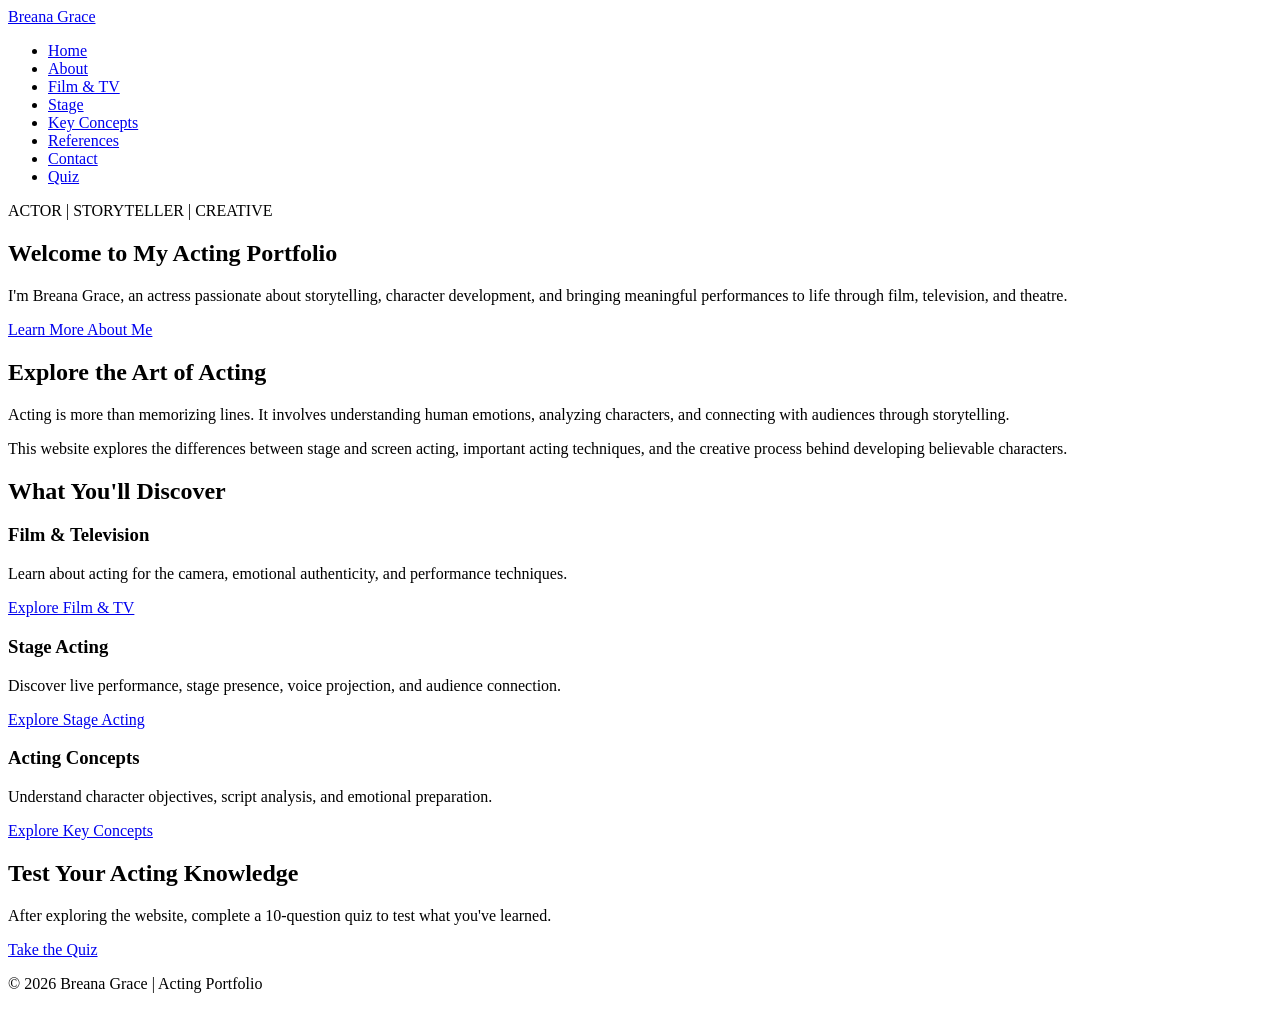
==== index.html @ fffc3918 "Create acting portfolio home page" ====
<!DOCTYPE html>
<html lang="en">
<head>
    <meta charset="UTF-8">
    <meta name="viewport" content="width=device-width, initial-scale=1.0">

    <title>Breana Grace | Acting Portfolio</title>

    <!-- Connect the website stylesheet -->
    <link rel="stylesheet" href="style.css">
</head>

<body>

    <!-- Website Navigation -->
    <header>
        <nav class="navbar">
            <a href="index.html" class="logo">Breana Grace</a>

            <ul class="nav-links">
                <li><a href="index.html">Home</a></li>
                <li><a href="about.html">About</a></li>
                <li><a href="film-tv.html">Film &amp; TV</a></li>
                <li><a href="stage.html">Stage</a></li>
                <li><a href="concepts.html">Key Concepts</a></li>
                <li><a href="references.html">References</a></li>
                <li><a href="contact.html">Contact</a></li>
                <li><a href="quiz.html">Quiz</a></li>
            </ul>
        </nav>
    </header>

    <!-- Main Content -->
    <main>

        <!-- Hero Section -->
        <section class="hero">
            <div class="hero-content">
                <p class="eyebrow">ACTOR | STORYTELLER | CREATIVE</p>

                <h1>Welcome to My Acting Portfolio</h1>

                <p>
                    I'm Breana Grace, an actress passionate
                    about storytelling, character development,
                    and bringing meaningful performances
                    to life through film, television, and theatre.
                </p>

                <a href="about.html" class="btn">Learn More About Me</a>
            </div>
        </section>

        <!-- Website Introduction -->
        <section class="content-section">
            <h2>Explore the Art of Acting</h2>

            <p>
                Acting is more than memorizing lines.
                It involves understanding human emotions,
                analyzing characters, and connecting
                with audiences through storytelling.
            </p>

            <p>
                This website explores the differences
                between stage and screen acting,
                important acting techniques,
                and the creative process behind
                developing believable characters.
            </p>
        </section>

        <!-- Website Topics -->
        <section class="content-section">
            <h2>What You'll Discover</h2>

            <div class="card-container">

                <article class="card">
                    <h3>Film &amp; Television</h3>
                    <p>
                        Learn about acting for the camera,
                        emotional authenticity, and
                        performance techniques.
                    </p>
                    <a href="film-tv.html">Explore Film &amp; TV</a>
                </article>

                <article class="card">
                    <h3>Stage Acting</h3>
                    <p>
                        Discover live performance,
                        stage presence, voice projection,
                        and audience connection.
                    </p>
                    <a href="stage.html">Explore Stage Acting</a>
                </article>

                <article class="card">
                    <h3>Acting Concepts</h3>
                    <p>
                        Understand character objectives,
                        script analysis, and
                        emotional preparation.
                    </p>
                    <a href="concepts.html">Explore Key Concepts</a>
                </article>

            </div>
        </section>

        <!-- Quiz Invitation -->
        <section class="content-section">
            <h2>Test Your Acting Knowledge</h2>

            <p>
                After exploring the website,
                complete a 10-question quiz
                to test what you've learned.
            </p>

            <a href="quiz.html" class="btn">Take the Quiz</a>
        </section>

    </main>

    <!-- Footer -->
    <footer>
        <p>&copy; 2026 Breana Grace | Acting Portfolio</p>
    </footer>

</body>
</html>
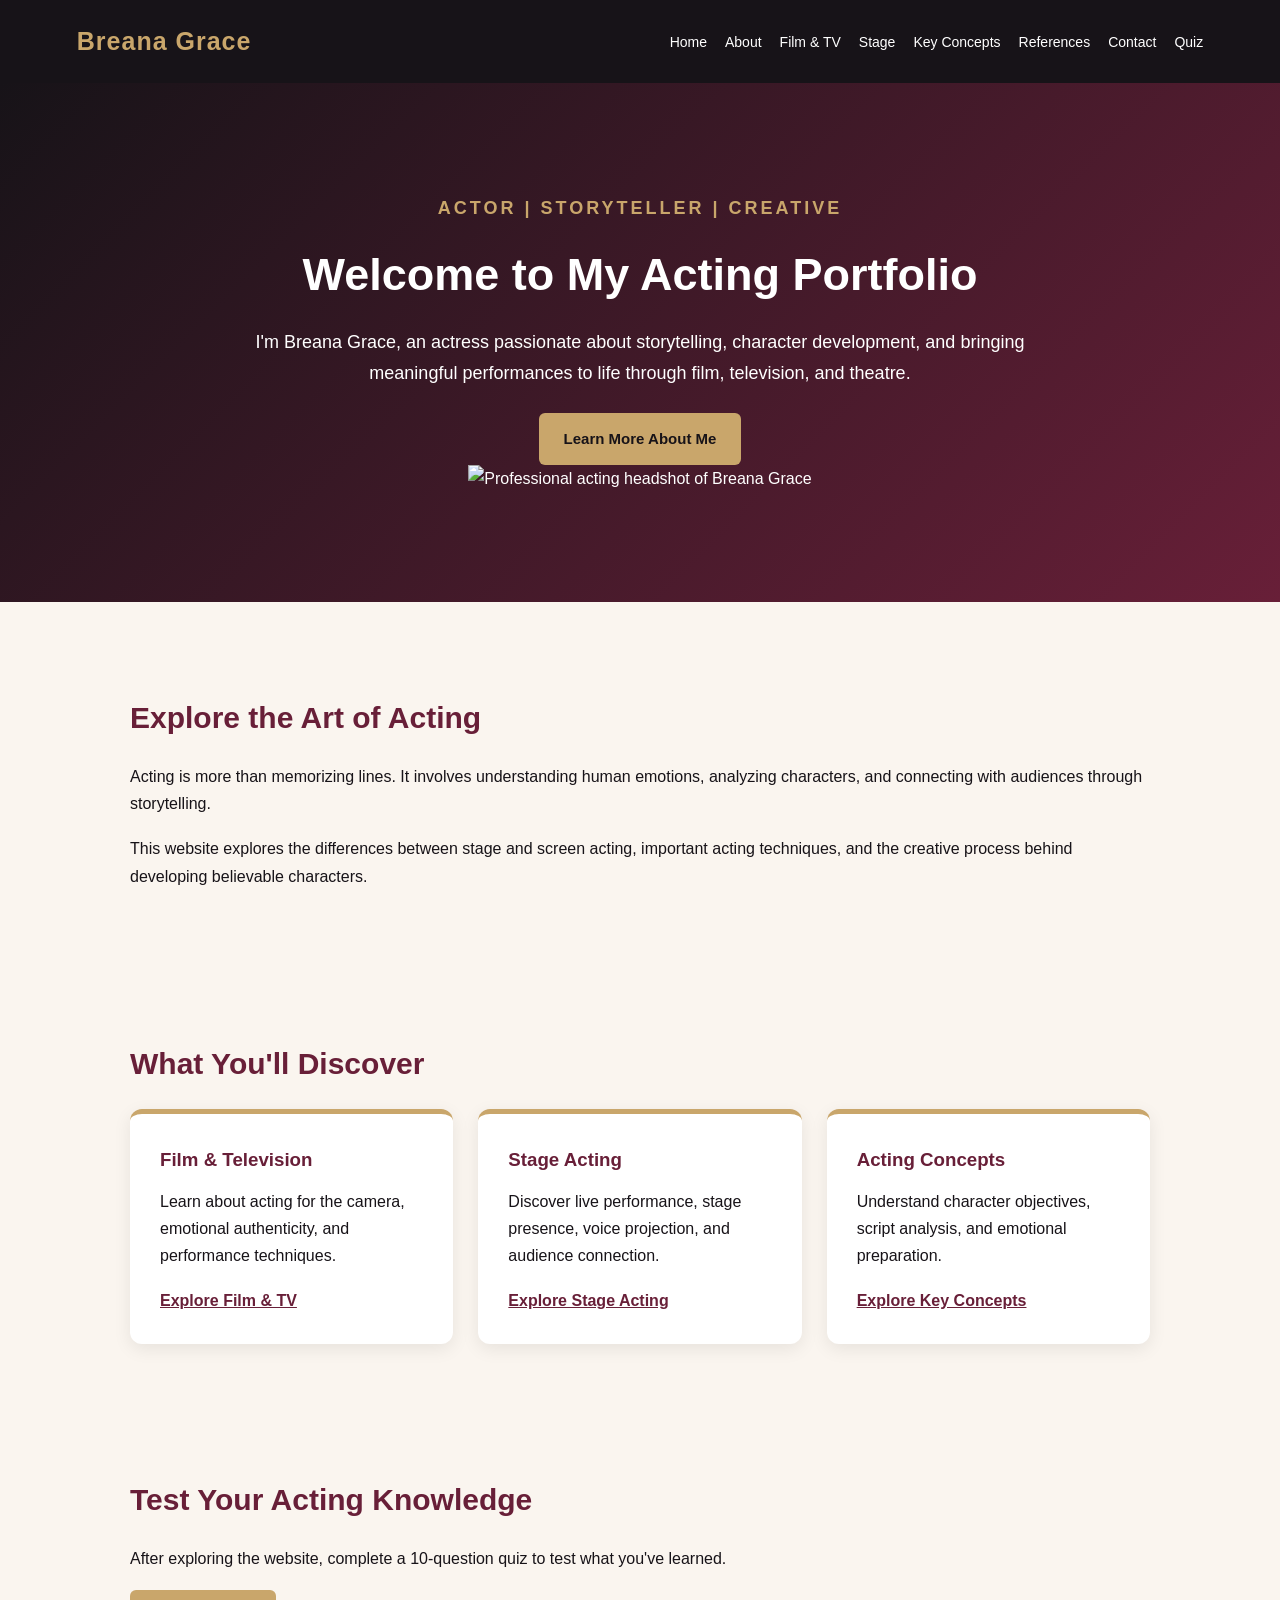
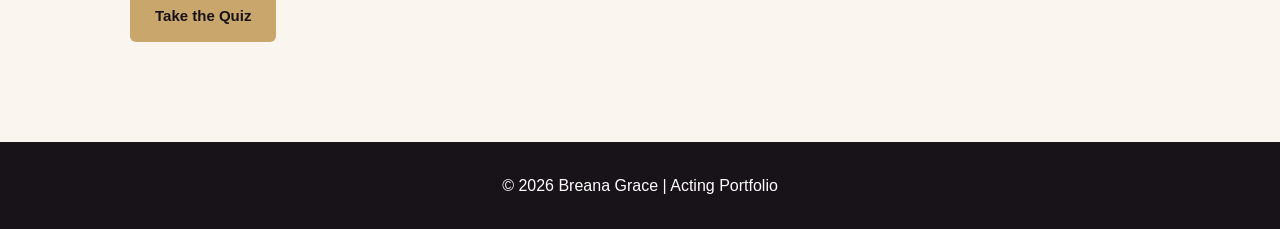
==== commit 618b9da2: "Add professional headshot to homepage" ====
--- a/index.html
+++ b/index.html
@@ -1,4 +1,3 @@
-
 <!DOCTYPE html>
 <html lang="en">
 <head>
@@ -50,7 +49,16 @@
 
                 <a href="about.html" class="btn">Learn More About Me</a>
             </div>
-        </section>
+        
+<!-- Professional acting headshot -->
+<div class="headshot-container">
+    <img
+        src="headshot.jpg"
+        alt="Professional acting headshot of Breana Grace"
+        class="headshot"
+    >
+</div>
+</section>
 
         <!-- Website Introduction -->
         <section class="content-section">
--- a/style.css
+++ b/style.css
@@ -0,0 +1,310 @@
+
+/* ====================================
+   Breana Grace Acting Portfolio
+   Main Website Stylesheet
+   ==================================== */
+
+/* Color variables used throughout the website */
+:root {
+    --black: #171318;
+    --burgundy: #681f38;
+    --gold: #c9a66b;
+    --cream: #faf5ef;
+    --white: #ffffff;
+    --gray: #55515a;
+}
+
+/* Reset default browser spacing */
+* {
+    box-sizing: border-box;
+    margin: 0;
+    padding: 0;
+}
+
+/* Main page styling */
+body {
+    font-family: Arial, Helvetica, sans-serif;
+    background-color: var(--cream);
+    color: var(--black);
+    line-height: 1.7;
+}
+
+/* Navigation */
+.navbar {
+    background-color: var(--black);
+    padding: 20px 6%;
+    display: flex;
+    justify-content: space-between;
+    align-items: center;
+    flex-wrap: wrap;
+    gap: 20px;
+}
+
+.logo {
+    color: var(--gold);
+    font-size: 25px;
+    font-weight: bold;
+    text-decoration: none;
+    letter-spacing: 1px;
+}
+
+.nav-links {
+    display: flex;
+    flex-wrap: wrap;
+    gap: 18px;
+    list-style: none;
+}
+
+.nav-links a {
+    color: var(--white);
+    text-decoration: none;
+    font-size: 14px;
+    transition: color 0.3s;
+}
+
+.nav-links a:hover,
+.nav-links a:focus {
+    color: var(--gold);
+}
+
+/* Hero section */
+.hero {
+    background: linear-gradient(
+        135deg,
+        var(--black),
+        var(--burgundy)
+    );
+    color: var(--white);
+    padding: 110px 8%;
+    text-align: center;
+}
+
+.hero-content {
+    max-width: 850px;
+    margin: auto;
+}
+
+.eyebrow {
+    color: var(--gold);
+    font-weight: bold;
+    letter-spacing: 3px;
+    font-size: 13px;
+    margin-bottom: 15px;
+}
+
+.hero h1 {
+    font-size: 45px;
+    line-height: 1.2;
+    margin-bottom: 25px;
+}
+
+.hero p {
+    font-size: 18px;
+    margin-bottom: 25px;
+}
+
+/* Main content sections */
+.content-section {
+    max-width: 1100px;
+    margin: 50px auto;
+    padding: 40px;
+}
+
+.content-section h2 {
+    color: var(--burgundy);
+    font-size: 30px;
+    margin-bottom: 20px;
+}
+
+.content-section h3 {
+    margin-bottom: 12px;
+}
+
+.content-section p {
+    margin-bottom: 18px;
+}
+
+/* Interior page introductions */
+.page-intro {
+    background-color: var(--burgundy);
+    color: var(--white);
+    padding: 70px 8%;
+    text-align: center;
+}
+
+.page-intro h1 {
+    font-size: 38px;
+    margin-bottom: 20px;
+}
+
+.page-intro p {
+    max-width: 750px;
+    margin: 10px auto;
+}
+
+/* Content cards */
+.card-container {
+    display: grid;
+    grid-template-columns: repeat(
+        auto-fit,
+        minmax(240px, 1fr)
+    );
+    gap: 25px;
+}
+
+.card {
+    background-color: var(--white);
+    padding: 30px;
+    border-radius: 12px;
+    border-top: 5px solid var(--gold);
+    box-shadow: 0 5px 18px rgba(0, 0, 0, 0.08);
+}
+
+.card h3 {
+    color: var(--burgundy);
+}
+
+.card a {
+    color: var(--burgundy);
+    font-weight: bold;
+}
+
+/* Buttons */
+.btn,
+button {
+    display: inline-block;
+    background-color: var(--gold);
+    color: var(--black);
+    border: none;
+    padding: 13px 25px;
+    border-radius: 6px;
+    text-decoration: none;
+    font-size: 15px;
+    font-weight: bold;
+    cursor: pointer;
+    transition: background-color 0.3s;
+}
+
+.btn:hover,
+button:hover {
+    background-color: #e0bf88;
+}
+
+/* Lists */
+.content-section ul {
+    padding-left: 25px;
+    margin-bottom: 20px;
+}
+
+.content-section li {
+    margin-bottom: 12px;
+}
+
+/* Form controls for the quiz */
+.quiz-container {
+    max-width: 900px;
+    margin: 50px auto;
+    padding: 30px;
+}
+
+.question {
+    background-color: var(--white);
+    padding: 25px;
+    margin-bottom: 25px;
+    border-radius: 10px;
+    border-left: 5px solid var(--burgundy);
+}
+
+.question label {
+    display: block;
+    margin: 10px 0;
+    cursor: pointer;
+}
+
+input[type="text"],
+input[type="email"],
+textarea {
+    width: 100%;
+    padding: 12px;
+    border: 1px solid #aaa;
+    border-radius: 6px;
+    font-size: 16px;
+}
+
+input[type="radio"],
+input[type="checkbox"] {
+    margin-right: 10px;
+    accent-color: var(--burgundy);
+}
+
+/* Quiz timer and results */
+.timer {
+    background-color: var(--black);
+    color: var(--gold);
+    padding: 15px;
+    border-radius: 8px;
+    text-align: center;
+    font-size: 22px;
+    font-weight: bold;
+    margin-bottom: 25px;
+}
+
+.results {
+    background-color: var(--white);
+    padding: 25px;
+    border-radius: 10px;
+    margin-top: 25px;
+}
+
+.correct {
+    color: #18733a;
+    font-weight: bold;
+}
+
+.incorrect {
+    color: #b3261e;
+    font-weight: bold;
+}
+
+/* Footer */
+footer {
+    background-color: var(--black);
+    color: var(--white);
+    padding: 30px;
+    text-align: center;
+    margin-top: 60px;
+}
+
+/* Responsive design for smaller screens */
+@media (max-width: 768px) {
+
+    .navbar {
+        flex-direction: column;
+        text-align: center;
+    }
+
+    .nav-links {
+        justify-content: center;
+    }
+
+    .hero {
+        padding: 70px 6%;
+    }
+
+    .hero h1 {
+        font-size: 32px;
+    }
+
+    .content-section {
+        padding: 25px;
+        margin: 25px auto;
+    }
+
+    .page-intro h1 {
+        font-size: 30px;
+    }
+
+    .quiz-container {
+        padding: 15px;
+    }
+}
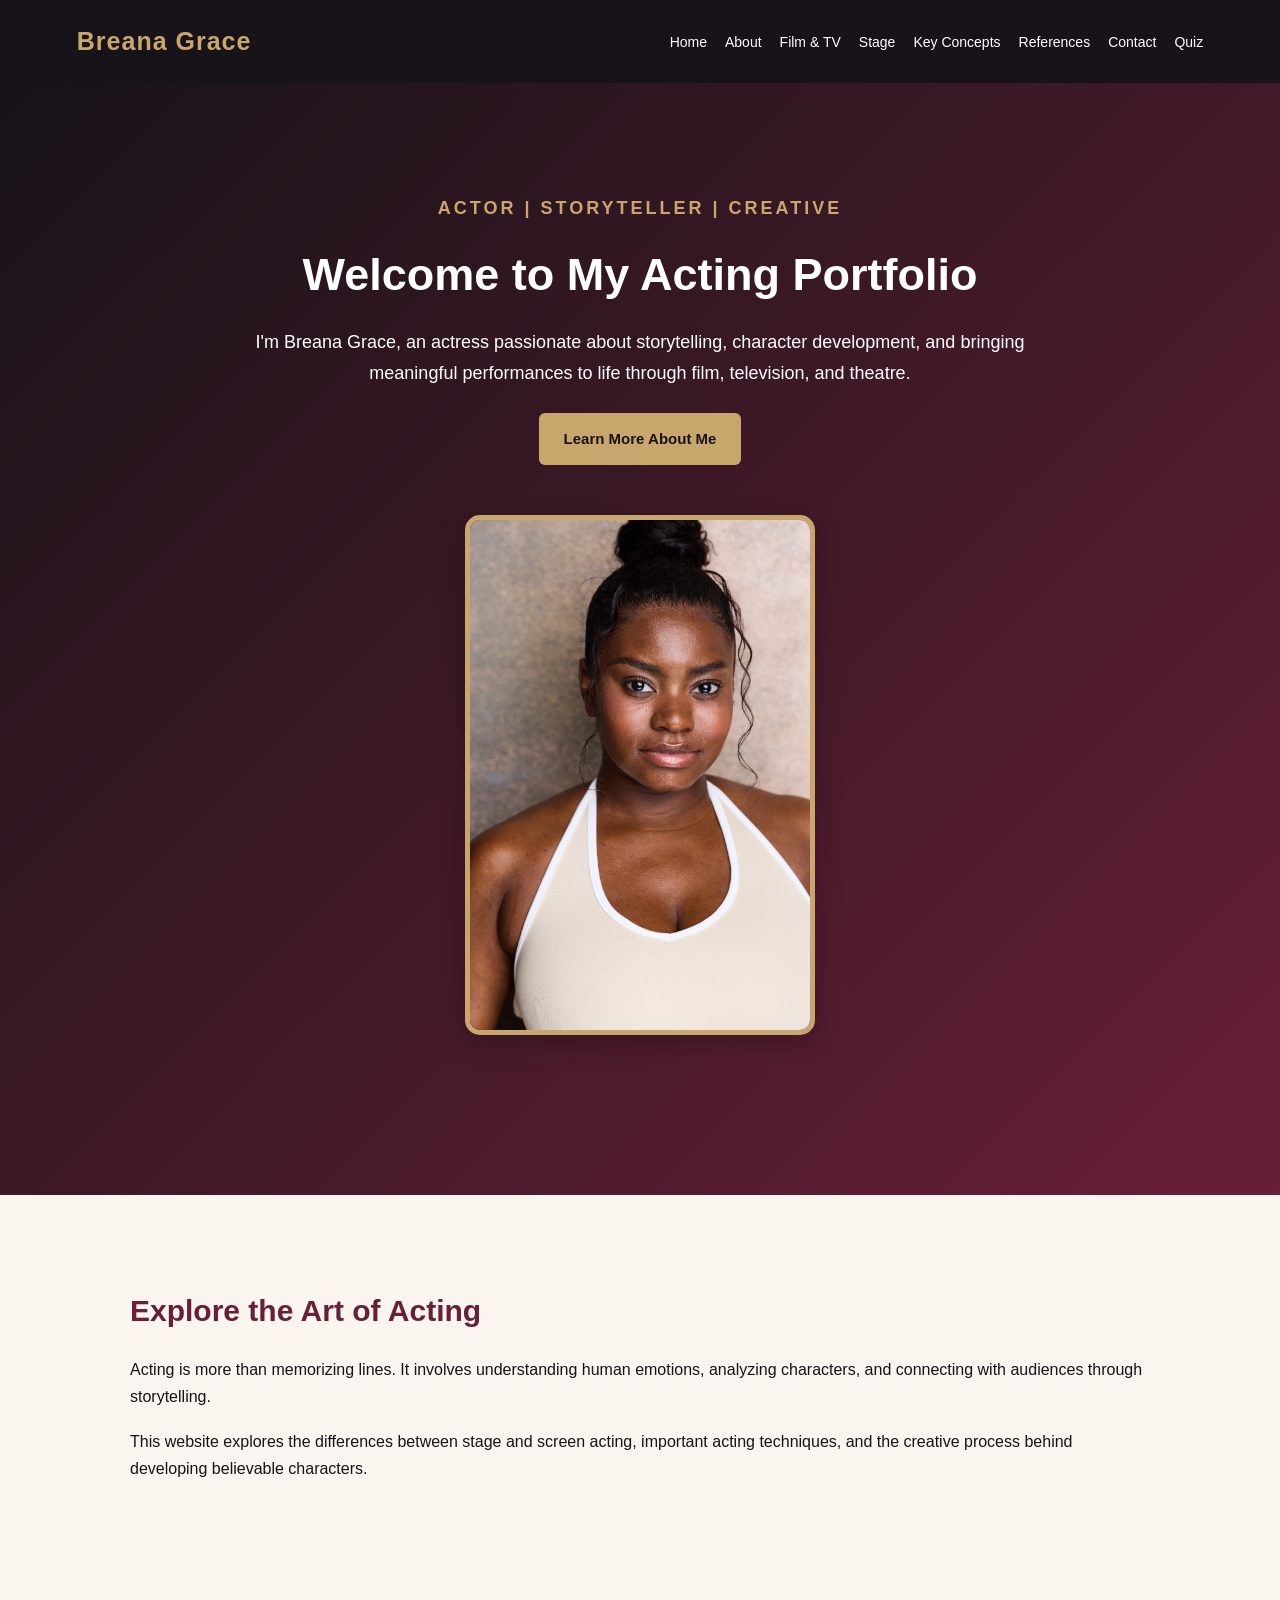
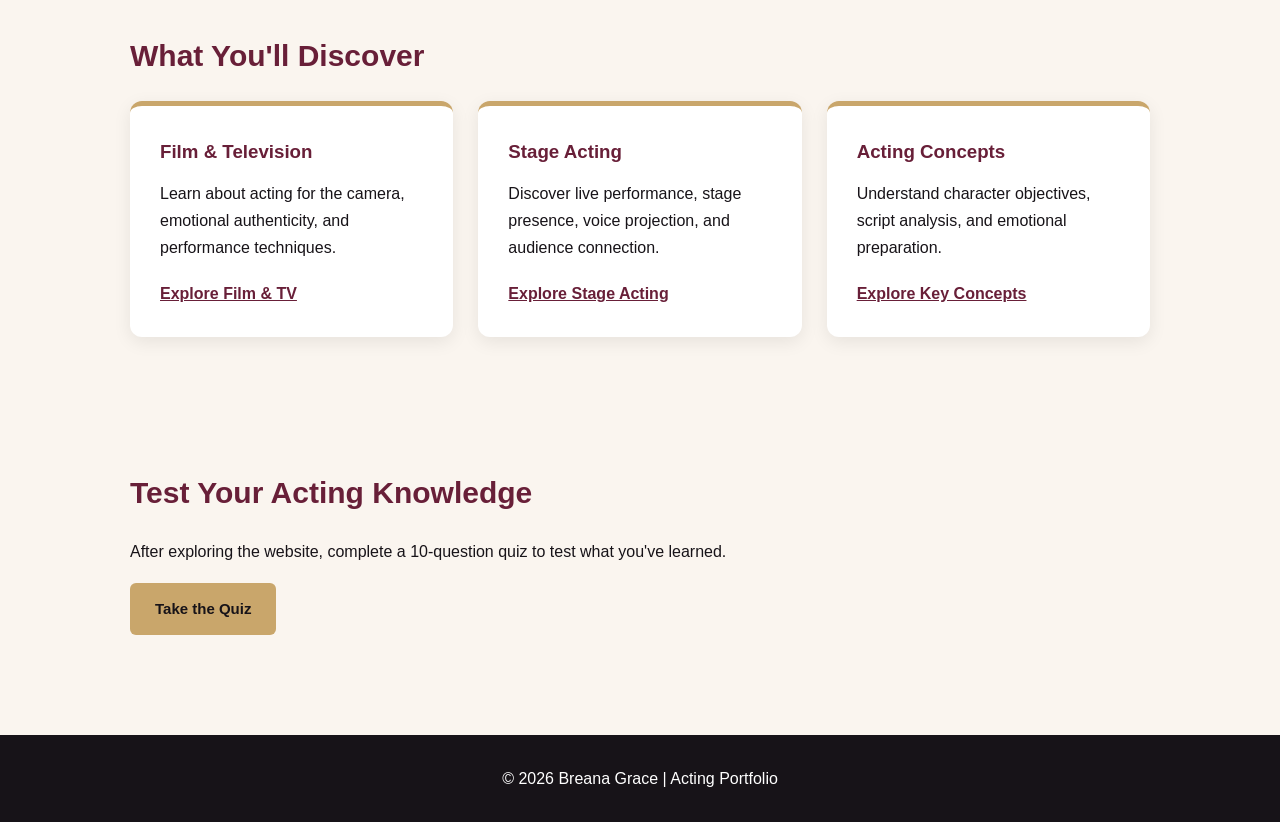
==== commit 4b3ea968: "Refactor HTML structure and formatting" ====
--- a/index.html
+++ b/index.html
@@ -1,12 +1,14 @@
+
 <!DOCTYPE html>
 <html lang="en">
+
 <head>
     <meta charset="UTF-8">
     <meta name="viewport" content="width=device-width, initial-scale=1.0">
 
     <title>Breana Grace | Acting Portfolio</title>
 
-    <!-- Connect the website stylesheet -->
+    <!-- Website stylesheet -->
     <link rel="stylesheet" href="style.css">
 </head>
 
@@ -35,8 +37,11 @@
 
         <!-- Hero Section -->
         <section class="hero">
+
             <div class="hero-content">
-                <p class="eyebrow">ACTOR | STORYTELLER | CREATIVE</p>
+                <p class="eyebrow">
+                    ACTOR | STORYTELLER | CREATIVE
+                </p>
 
                 <h1>Welcome to My Acting Portfolio</h1>
 
@@ -47,21 +52,27 @@
                     to life through film, television, and theatre.
                 </p>
 
-                <a href="about.html" class="btn">Learn More About Me</a>
+                <a href="about.html" class="btn">
+                    Learn More About Me
+                </a>
             </div>
-        
-<!-- Professional acting headshot -->
-<div class="headshot-container">
-    <img
-        src="headshot.jpg"
-        alt="Professional acting headshot of Breana Grace"
-        class="headshot"
-    >
-</div>
-</section>
+
+            <!-- Professional Acting Headshot -->
+            <div class="headshot-container">
+
+                <img
+                    src="Breana%201%20%20(1).jpg"
+                    alt="Professional acting headshot of Breana Grace"
+                    class="headshot"
+                >
+
+            </div>
+
+        </section>
 
         <!-- Website Introduction -->
         <section class="content-section">
+
             <h2>Explore the Art of Acting</h2>
 
             <p>
@@ -78,49 +89,74 @@
                 and the creative process behind
                 developing believable characters.
             </p>
+
         </section>
 
         <!-- Website Topics -->
         <section class="content-section">
+
             <h2>What You'll Discover</h2>
 
             <div class="card-container">
 
+                <!-- Film and Television -->
                 <article class="card">
+
                     <h3>Film &amp; Television</h3>
+
                     <p>
                         Learn about acting for the camera,
                         emotional authenticity, and
                         performance techniques.
                     </p>
-                    <a href="film-tv.html">Explore Film &amp; TV</a>
+
+                    <a href="film-tv.html">
+                        Explore Film &amp; TV
+                    </a>
+
                 </article>
 
+                <!-- Stage Acting -->
                 <article class="card">
+
                     <h3>Stage Acting</h3>
+
                     <p>
                         Discover live performance,
                         stage presence, voice projection,
                         and audience connection.
                     </p>
-                    <a href="stage.html">Explore Stage Acting</a>
+
+                    <a href="stage.html">
+                        Explore Stage Acting
+                    </a>
+
                 </article>
 
+                <!-- Acting Concepts -->
                 <article class="card">
+
                     <h3>Acting Concepts</h3>
+
                     <p>
                         Understand character objectives,
                         script analysis, and
                         emotional preparation.
                     </p>
-                    <a href="concepts.html">Explore Key Concepts</a>
+
+                    <a href="concepts.html">
+                        Explore Key Concepts
+                    </a>
+
                 </article>
 
             </div>
+
         </section>
 
         <!-- Quiz Invitation -->
         <section class="content-section">
+
             <h2>Test Your Acting Knowledge</h2>
 
             <p>
@@ -129,14 +165,19 @@
                 to test what you've learned.
             </p>
 
-            <a href="quiz.html" class="btn">Take the Quiz</a>
+            <a href="quiz.html" class="btn">
+                Take the Quiz
+            </a>
+
         </section>
 
     </main>
 
     <!-- Footer -->
     <footer>
-        <p>&copy; 2026 Breana Grace | Acting Portfolio</p>
+        <p>
+            &copy; 2026 Breana Grace | Acting Portfolio
+        </p>
     </footer>
 
 </body>
--- a/style.css
+++ b/style.css
@@ -308,3 +308,45 @@
         padding: 15px;
     }
 }
+
+/* ==================================
+   Professional Acting Headshot
+   ================================== */
+
+.headshot-container {
+    display: flex;
+    justify-content: center;
+    align-items: center;
+    margin: 35px auto;
+    padding: 15px;
+}
+
+.headshot {
+    display: block;
+    width: 100%;
+    max-width: 350px;
+    height: auto;
+    border: 5px solid #c9a66b;
+    border-radius: 15px;
+    box-shadow: 0 8px 25px rgba(0, 0, 0, 0.25);
+    object-fit: cover;
+    transition: transform 0.3s ease;
+}
+
+/* Slight zoom effect when hovering */
+.headshot:hover {
+    transform: scale(1.03);
+}
+
+/* Adjust image size on mobile devices */
+@media (max-width: 600px) {
+    .headshot {
+        max-width: 260px;
+    }
+
+    .headshot-container {
+        margin: 20px auto;
+        padding: 10px;
+    }
+}
+
